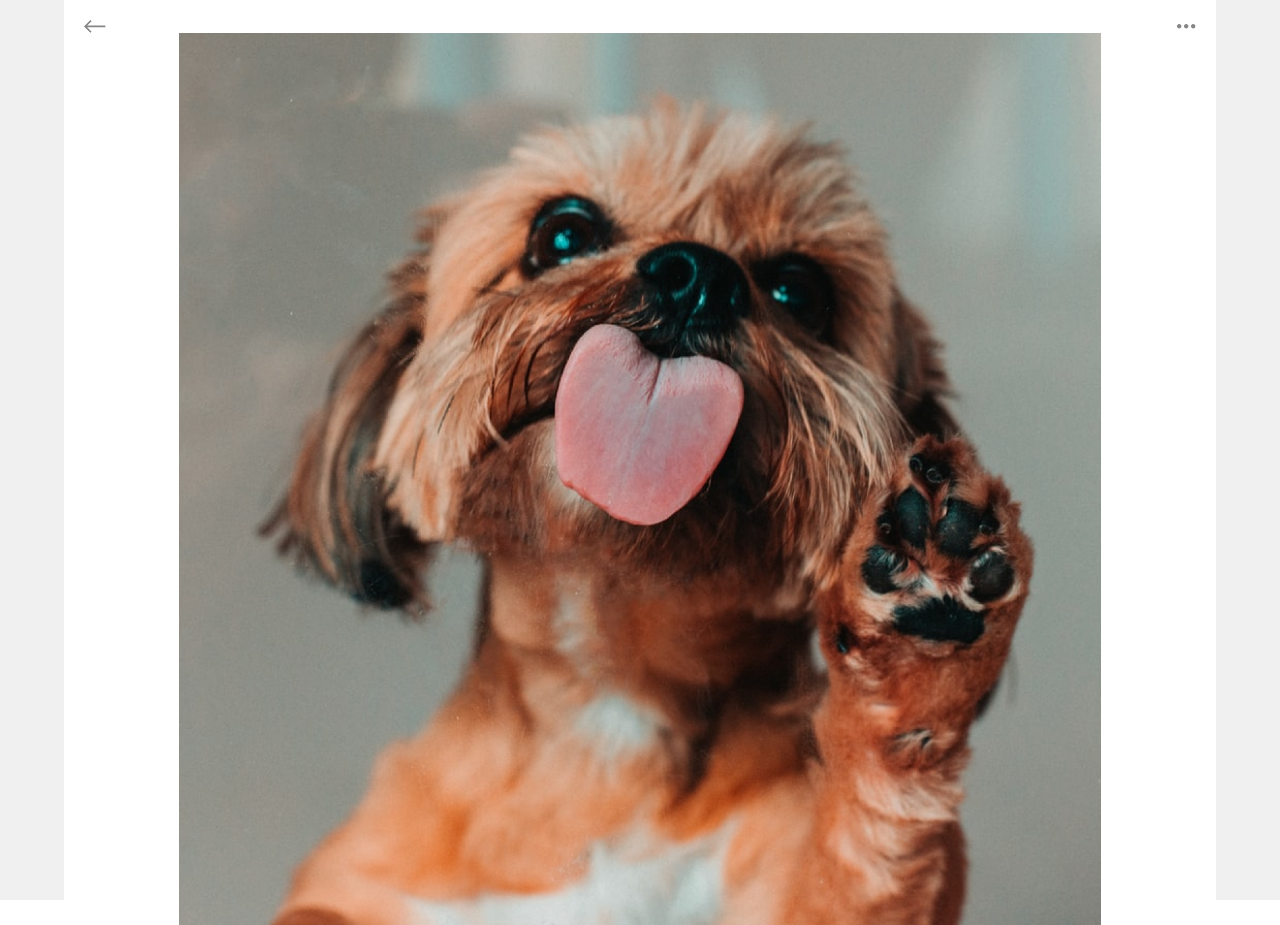
==== index.html @ f6df1fe0 "Started" ====
<!DOCTYPE html>
<html lang="en">
  <head>
    <meta charset="UTF-8" />
    <meta name="viewport" content="width=device-width, initial-scale=1.0" />
    <link rel="stylesheet" href="style.css" />
    <title>Dog Card</title>
  </head>
  <body>
    <main>
      <section class="container">
        <div class="card">
          <div class="top-navs">
            <img src="Vector.svg" alt="back-arrow" />
            <img src="3dots.svg" alt="3dots" />
          </div>
          <div class="top-image">
            <img src="Rectangle 73.png" alt="dog" />
          </div>
          <article class="description">
            <!-- <img src="" alt=""> add small icon -->
          </article>
        </div>
      </section>
    </main>
  </body>
</html>
---- style.css ----
* {
  margin: 0;
  padding: 0;
  box-sizing: content-box;
  /* border: 1px solid red; */
}
main {
  width: 100vw;
  height: 100vh;
}
.container {
  width: 100%;
  height: 100vh;
  background: #f0f0f1;
  display: flex;
  justify-content: center;
  align-items: center;
}
.card {
  width: 90%;
  background: #ffffff;
  border-radius: 20px 20px 0 0;
}
.top-navs {
  padding: 45px 20px 0 20px;
  display: flex;
  justify-content: space-between;
  align-items: center;
  border-radius: 20px 20px 0 0;
}
.top-image {
  display: flex;
  justify-content: center;
}
.top-image img {
  width: 80%;
}
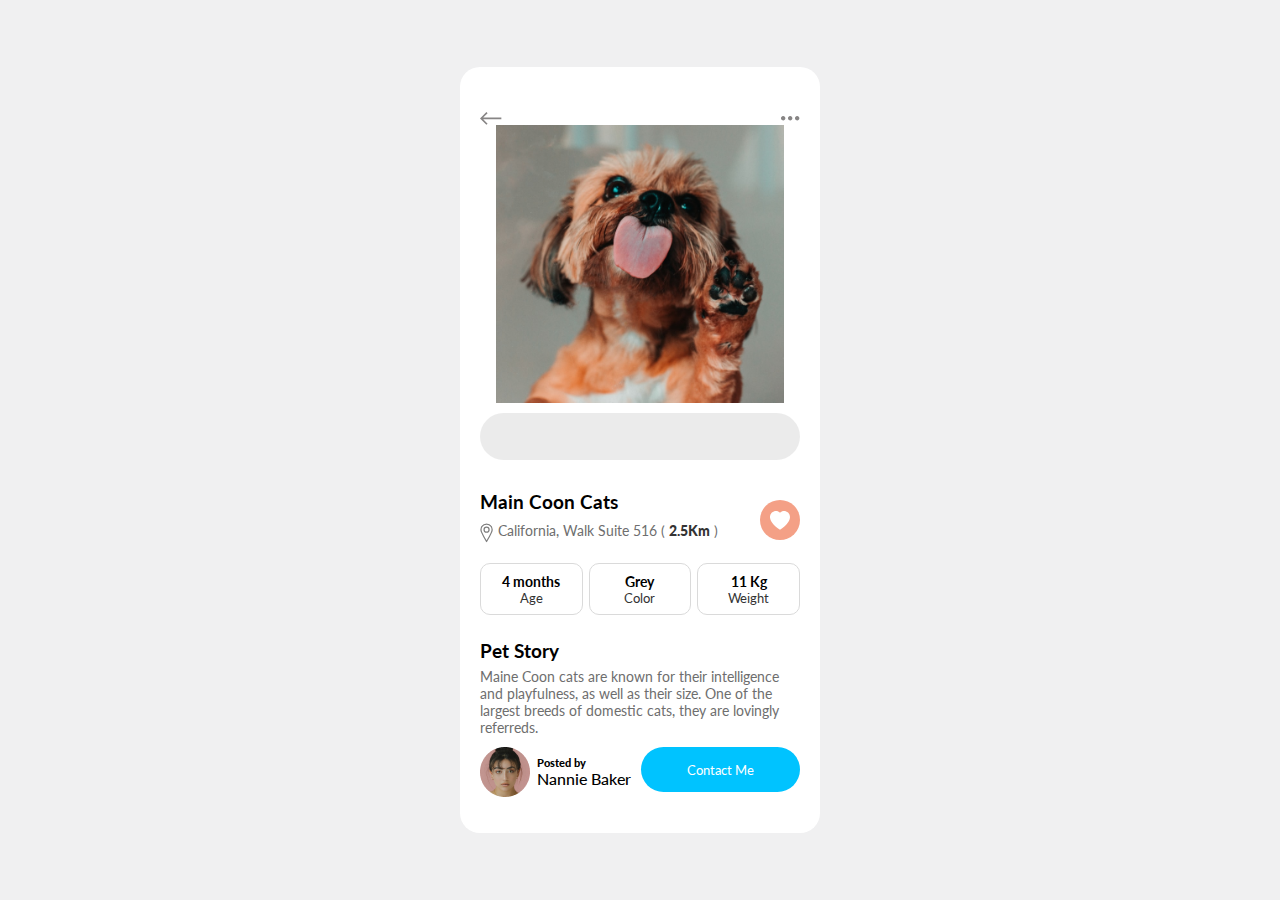
==== commit 8afd9bae: "New day" ====
--- a/index.html
+++ b/index.html
@@ -4,6 +4,10 @@
     <meta charset="UTF-8" />
     <meta name="viewport" content="width=device-width, initial-scale=1.0" />
     <link rel="stylesheet" href="style.css" />
+    <link
+      href="https://fonts.googleapis.com/css2?family=Lato:wght@300;400;700&display=swap"
+      rel="stylesheet"
+    />
     <title>Dog Card</title>
   </head>
   <body>
@@ -17,9 +21,55 @@
           <div class="top-image">
             <img src="Rectangle 73.png" alt="dog" />
           </div>
-          <article class="description">
-            <!-- <img src="" alt=""> add small icon -->
-          </article>
+          <section class="description">
+            <img src="Rectangle 5.svg" alt="draw-down-image" />
+            <article class="top-article">
+              <div class="desc-text1">
+                <h3>Main Coon Cats</h3>
+                <div class="small-text">
+                  <img src="location.svg" alt="" />
+                  <p>California, Walk Suite 516 ( <span>2.5Km</span> )</p>
+                </div>
+              </div>
+              <div class="desc-icon-1">
+                <img src="love.svg" alt="" />
+              </div>
+            </article>
+          </section>
+          <section class="second-sect">
+            <div>
+              <h4>4 months</h4>
+              <p>Age</p>
+            </div>
+            <div>
+              <h4>Grey</h4>
+              <p>Color</p>
+            </div>
+            <div>
+              <h4>11 Kg</h4>
+              <p>Weight</p>
+            </div>
+          </section>
+          <section class="third-sect">
+            <div class="pet-text">
+              <h3>Pet Story</h3>
+              <p>
+                Maine Coon cats are known for their intelligence and
+                playfulness, as well as their size. One of the largest breeds of
+                domestic cats, they are lovingly referreds.
+              </p>
+            </div>
+          </section>
+          <section class="fourth-sect">
+            <img src="portrait.png" alt="portrait" />
+            <div>
+              <p>Posted by</p>
+              <p>Nannie Baker</p>
+            </div>
+            <button>
+              Contact Me
+            </button>
+          </section>
         </div>
       </section>
     </main>
--- a/style.css
+++ b/style.css
@@ -3,6 +3,7 @@
   padding: 0;
   box-sizing: content-box;
   /* border: 1px solid red; */
+  font-family: "Lato", sans-serif;
 }
 main {
   width: 100vw;
@@ -17,12 +18,15 @@
   align-items: center;
 }
 .card {
-  width: 90%;
+  width: 360px;
   background: #ffffff;
-  border-radius: 20px 20px 0 0;
+  border-radius: 20px;
+  height: auto;
+  padding: 45px 0px;
+  padding-bottom: 30px;
 }
 .top-navs {
-  padding: 45px 20px 0 20px;
+  padding: 0 20px;
   display: flex;
   justify-content: space-between;
   align-items: center;
@@ -35,3 +39,109 @@
 .top-image img {
   width: 80%;
 }
+.description {
+  border-radius: 20px;
+  padding: 0 20px;
+  display: flex;
+  flex-direction: column;
+  justify-content: space-between;
+}
+.description img {
+  opacity: 0.5;
+  border-radius: 10px;
+  margin-top: 10px;
+}
+.desc-text1 {
+  margin-top: 30px;
+  width: 100%;
+}
+.desc-text1 img,
+.desc-text1 p {
+  display: inline;
+}
+.desc-icon-1 {
+  margin-top: 30px;
+}
+.desc-icon-1 img {
+  box-shadow: ;
+}
+.small-text {
+  font-size: 0.9em;
+  display: flex;
+  justify-content: flex-start;
+  align-items: center;
+}
+.small-text p {
+  margin-left: 5px;
+  margin-top: 6px;
+  color: #6e6e6e;
+}
+.small-text p span {
+  color: #333333;
+  font-weight: 900;
+}
+.top-article {
+  display: flex;
+  justify-content: center;
+  align-items: center;
+}
+.second-sect {
+  display: flex;
+  justify-content: space-between;
+  margin: 20px;
+}
+.second-sect div {
+  border-radius: 10px;
+  border: 1px solid #dadada;
+  width: 31.5%;
+  height: 50px;
+  text-align: center;
+  display: flex;
+  flex-direction: column;
+  justify-content: center;
+}
+.second-sect div h4 {
+  font-size: 0.9em;
+}
+.second-sect div p {
+  font-size: 0.8em;
+  color: #333333;
+}
+.third-sect {
+  padding: 5px 20px;
+}
+.third-sect h3 {
+  margin-bottom: 6px;
+}
+.third-sect p {
+  font-size: 0.9em;
+  color: #6e6e6e;
+}
+.fourth-sect {
+  padding: 6px 20px;
+  display: flex;
+  justify-content: space-between;
+}
+.fourth-sect button {
+  flex-grow: 1;
+  background-color: rgb(0, 195, 255);
+  border-radius: 25px;
+  border: none;
+  height: 45px;
+  color: #ffffff;
+  margin-left: 10px;
+}
+.fourth-sect div {
+  display: flex;
+  flex-direction: column;
+  justify-content: center;
+  margin-left: 7px;
+}
+.fourth-sect div p:nth-child(1) {
+  font-size: 0.7em;
+  font-weight: 900;
+}
+.fourth-sect div p:nth-child(2) {
+  font-size: 1em;
+  font-weight: 500;
+}
